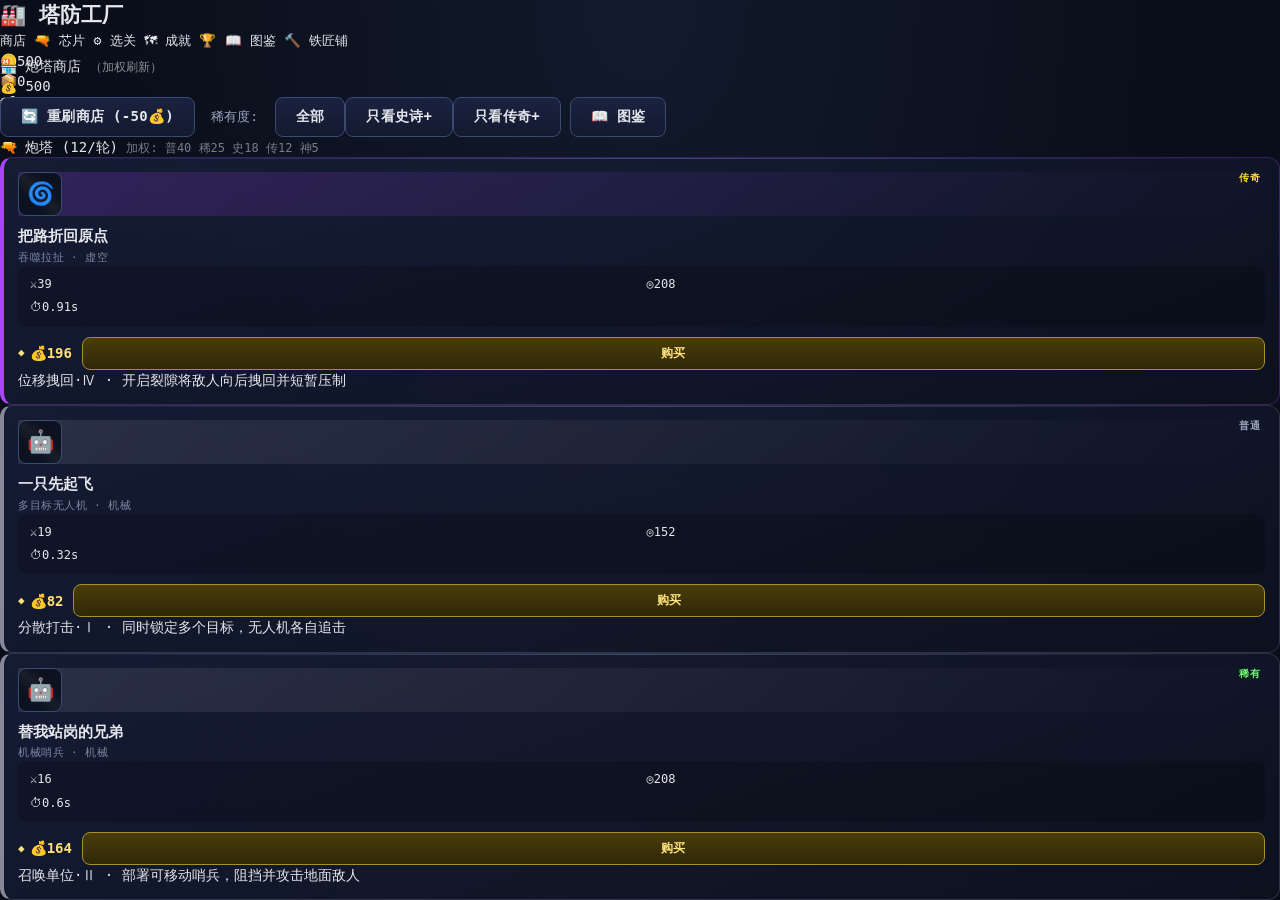
==== index.html @ aa9c6ded "Add files via upload" ====
<!DOCTYPE html>
<html lang="zh-CN">
<head>
<meta charset="UTF-8" />
<meta name="viewport" content="width=device-width, initial-scale=1.0" />
<title>🏭 塔防工厂</title>
<link rel="stylesheet" href="css/style.css" />
</head>
<body>

<!-- ============================================================ -->
<!-- 共享 / 跨屏幕组件                                              -->
<!-- ============================================================ -->

<!-- 成就提示 Toast 容器 -->
<div id="achToastContainer" class="hidden" aria-live="polite">
  <!-- 成就达成提示动态插入 -->
</div>

<!-- 成就列表模态框（成就页内打开） -->
<div id="achievementModal" class="hidden" role="dialog" aria-modal="true">
  <div class="modal-backdrop" data-close-modal></div>
  <div class="modal-content ach-modal">
    <header class="modal-header">
      <h2>🏆 成就列表</h2>
      <button class="btn-icon" data-close-modal aria-label="关闭">✕</button>
    </header>
    <div id="achievementList" class="achievement-list"></div>
  </div>
</div>

<!-- 战斗结算 / 关卡开始 Modal（main.js showModal 用） -->
<div id="overlay" class="hidden" role="dialog" aria-modal="true">
  <div class="modal-box">
    <h2 id="modalTitle">🏭 塔防工厂</h2>
    <div id="modalSubtitle" class="modal-sub"></div>
    <div id="modalDesc" class="modal-desc"></div>
    <div class="modal-stats">
      <span id="uiClearedCount">0</span> 已通关 ·
      解锁关卡 <span id="uiUnlockedLevel">1</span> ·
      总击杀 <span id="uiTotalKills">0</span> ·
      最高分 <span id="uiBestScore">0</span>
    </div>
    <div class="modal-buttons">
      <button id="btnNewGame" class="btn gold">▶ 进入游戏</button>
      <button id="btnContinue" class="btn hidden">📂 继续</button>
      <button id="btnLevelSelect" class="btn hidden">🗺 选关</button>
      <button id="btnAchievements" class="btn hidden">🏆 成就</button>
      <button id="btnReset" class="btn danger hidden">⚠ 重置存档</button>
    </div>
    <div id="startHint" class="start-hint"></div>
  </div>
</div>


<!-- ============================================================ -->
<!-- MENU 屏幕 —— 主菜单：商店 + 芯片 + 选关                        -->
<!-- ============================================================ -->
<section id="menuScreen" class="screen">

  <!-- 顶部栏：标题 + 标签页 + 货币 -->
  <header class="menu-topbar">
    <div class="brand">
      <h1 class="game-title">🏭 塔防工厂</h1>
    </div>

    <nav class="menu-tabs" role="tablist">
      <button class="tab-btn active" data-tab="shop" role="tab" aria-selected="true">商店 🔫</button>
      <button class="tab-btn" data-tab="chip" role="tab" aria-selected="false">芯片 ⚙</button>
      <button class="tab-btn" data-tab="level" role="tab" aria-selected="false">选关 🗺</button>
      <button class="tab-btn" data-tab="achievement" role="tab" aria-selected="false">成就 🏆</button>
      <button class="tabBtn" onclick="Shop.openCodex();">📖 图鉴</button>
      <button class="tabBtn" onclick="Blacksmith.open();">🔨 铁匠铺</button>
    </nav>

    <div class="currency-display">
      <div class="cur-item" title="金币"><span class="cur-icon">🪙</span><span class="cur-value" id="statGold">0</span></div>
      <div class="cur-item" title="已拥有塔总数"><span class="cur-icon">📦</span><span class="cur-value" id="statTotalOwned">0</span></div>
      <div class="cur-item" title="已解锁芯片数"><span class="cur-icon">⚙️</span><span class="cur-value" id="statChips">0</span></div>
      <div class="cur-item" title="最高通关关卡"><span class="cur-icon">🏁</span><span class="cur-value" id="statHighestLevel">0</span></div>
    </div>
  </header>

  <!-- 主体三栏布局 -->
  <div class="menu-body">

    <!-- 左栏：塔防商店 -->
    <aside class="menu-panel left-panel" id="shopContainer">
      <div class="panel-header">
        <h2>🔫 塔防商店</h2>
        <div class="shop-filters">
          <select id="shopFilterElement" title="按元素筛选"><option value="all">全部元素</option></select>
          <select id="shopFilterTier" title="按品质筛选"><option value="all">全部品质</option></select>
        </div>
      </div>
      <div id="towerShopGrid" class="tower-shop-grid"></div>
    </aside>

    <!-- 中栏：详情 / 芯片库存 / 出战配置 -->
    <main class="menu-panel center-panel">

      <section class="detail-section" id="towerDetailSection">
        <div class="panel-header"><h2>📋 塔详情</h2></div>
        <div id="towerDetail" class="tower-detail">
          <p class="empty-hint">点击左侧商店卡片查看详情</p>
        </div>
        <button id="buySelectedTowerBtn" class="btn-buy-big hidden">💸 买此塔</button>
      </section>

      <section class="chip-section" id="chipInventorySection">
        <div class="panel-header"><h2>⚙ 芯片库存</h2></div>
        <div id="chipInventoryGrid" class="chip-inventory-grid"></div>
      </section>

      <section class="loadout-section" id="loadoutSection">
        <div class="panel-header"><h2>🎯 出战配置</h2><span class="loadout-hint">拖拽已拥有的塔到槽位</span></div>
        <div id="ownedTowerPool" class="owned-tower-pool"></div>
        <div id="loadoutSlots" class="loadout-slots">
          <div class="loadout-slot" data-slot="0"></div>
          <div class="loadout-slot" data-slot="1"></div>
          <div class="loadout-slot" data-slot="2"></div>
          <div class="loadout-slot" data-slot="3"></div>
          <div class="loadout-slot" data-slot="4"></div>
        </div>
      </section>

      <!-- 统计面板 -->
      <section class="stats-section">
        <div class="panel-header"><h2>📊 存档统计</h2></div>
        <div class="stats-grid">
          <div class="stat-row">总击杀 <span id="uiTotalKills">0</span></div>
          <div class="stat-row">最高连击 <span id="uiBestCombo">0</span></div>
          <div class="stat-row">已解锁塔 <span id="uiTowerUnlocked">0</span></div>
          <div class="stat-row">已解锁敌人 <span id="uiEnemyUnlocked">0</span></div>
          <div class="stat-row">芯片总数 <span id="uiChipCount">0</span></div>
          <div class="stat-row">已解锁成就 <span id="uiAchCount">0</span></div>
        </div>
      </section>

    </main>

    <!-- 右栏：关卡选择 -->
    <aside class="menu-panel right-panel" id="levelPanel">
      <div class="panel-header">
        <h2>🗺 选择关卡</h2>
        <div class="level-pagination">
          <button id="prevLevelPageBtn" class="btn-page">◀ 上一页</button>
          <span id="levelPageLabel" class="page-label">第 1 / 20 页</span>
          <button id="nextLevelPageBtn" class="btn-page">下一页 ▶</button>
          <button id="btnStartLevelSelect" class="btn-page btn-goto-unlocked">▶ 跳到解锁</button>
        </div>
      </div>
      <div id="levelGrid" class="level-grid"></div>
    </aside>

    <!-- 图鉴 & 铁匠铺 内容区（默认隐藏，由 JS 动态填充） -->
    <div id="codexSection" class="hidden"></div>
    <div id="blacksmithSection" class="hidden"></div>

  </div>
</section>


<!-- ============================================================ -->
<!-- BATTLE 屏幕 —— 战斗画面（canvas + HUD + 左侧加载栏）         -->
<!-- ============================================================ -->
<section id="battleScreen" class="screen hidden">

  <!-- 顶部 HUD（main.js updateUI 会实时更新这些 ID） -->
  <header class="battle-topbar">
    <div class="battle-info">关卡 <span id="uiLevel">—</span></div>
    <div class="battle-info" id="uiLevelName">—</div>
    <div class="battle-info">波次 <span id="uiWave">0</span>/<span id="uiMaxWave">0</span></div>
    <div class="battle-info">生命 <span id="uiLives">15</span></div>
    <div class="battle-info">金币 <span id="uiGold">0</span></div>
    <div class="battle-info">分数 <span id="uiScore">0</span></div>
    <div class="battle-info">击杀 <span id="uiKills">0</span></div>

    <div class="battle-controls">
      <button id="btnStartWave" class="btn gold">▶ 开始下一波</button>
      <button id="btnSpeed" class="btn">速度×1</button>
      <button id="btnSell" class="btn">出售模式</button>
      <button id="btnRestartLevel" class="btn">🔄 重玩</button>
      <button id="btnLevels" class="btn">🗺 选关</button>
      <button id="returnHomeBtn" class="btn-return" title="返回主菜单">🏠 返回主页</button>
    </div>
  </header>

  <!-- 左侧：出战配置快捷栏 -->
  <aside class="battle-loadout">
    <h3 class="loadout-title">🎯 出战</h3>
    <div id="battleLoadoutSlots" class="battle-loadout-slots">
      <div class="battle-slot" data-battle-slot="0"></div>
      <div class="battle-slot" data-battle-slot="1"></div>
      <div class="battle-slot" data-battle-slot="2"></div>
      <div class="battle-slot" data-battle-slot="3"></div>
      <div class="battle-slot" data-battle-slot="4"></div>
    </div>
    <p class="loadout-tip">点击槽位里的塔，再点击画布放置</p>
  </aside>

  <!-- 主战斗画布（main.js 引用 id="gameCanvas"） -->
  <canvas id="gameCanvas"></canvas>

  <!-- 右下角小地图（main.js 引用 id="minimap"） -->
  <div class="battle-minimap-wrap">
    <canvas id="minimap" width="200" height="130"></canvas>
  </div>

  <!-- 塔芯片面板（main.js canvas click 打开，点击已放置塔时弹出 — BATTLE 内显示） -->
  <div id="chipPanel" class="panel">
    <h3>⚙ 塔芯片配置</h3>
    <div id="chipPanelBody"></div>
    <div class="chip-panel-actions">
      <button id="chipBtnUpgrade" class="btn">⬆ 升级</button>
      <button id="chipBtnSell" class="btn danger">💰 出售</button>
      <button id="chipBtnInv" class="btn">📦 芯片库存</button>
      <button id="chipBtnClose" class="btn">✕ 关闭</button>
    </div>
  </div>

</section>


<!-- ============================================================ -->
<!-- 脚本加载顺序：数据 → 音频 → 存档 → 核心 → 游戏 → 商店 → 芯片嵌套 → 主入口 -->
<!-- ============================================================ -->

<!-- 1) 数据文件 -->
<script src="js/data_towers.js"></script>
<script src="js/data_enemies.js"></script>
<script src="js/data_levels.js"></script>
<script src="js/data_achievements.js"></script>
<script src="js/data_chips.js"></script>

<!-- 1.5) 从 json/ 加载完整结构化数据（覆盖程序化生成的数据） -->
<script src="js/data_from_json.js"></script>

<!-- 1.6) 系统芯片注入 + 铁匠铺模块 -->
<script src="js/data_chips_extra.js"></script>
<script src="js/blacksmith.js"></script>

<!-- 2) 音频管理 -->
<script src="js/audio.js"></script>

<!-- 3) 存档管理 -->
<script src="js/save.js"></script>

<!-- 4) 核心引擎 -->
<script src="js/core.js"></script>

<!-- 5) 游戏主逻辑 + 技能引擎 -->
<script src="js/game.js"></script>
<script src="js/skill_engine.js"></script>

<!-- 6) 商店 & 经济 -->
<script src="js/shop.js"></script>

<!-- 7) 芯片嵌套系统 -->
<script src="js/chip_nesting.js"></script>

<!-- 7.5) 中文名字注入（来自 json/ 目录） -->
<script src="js/inject_names.js"></script>

<!-- 8) 主入口 / UI 绑定 -->
<script src="js/main.js"></script>

</body>
</html>
---- css/style.css ----
/* ========================================================================
   TDF — Tower Defense Framework — Complete Dark-Tech Theme
   ======================================================================== */

/* ---------- 1. :root + reset + scrollbar ---------- */

:root {
    --bg: #0a0e1a; --bg2: #0d1220; --panel: rgba(13,18,32,0.92);
    --border: #2a3450; --border2: #3a4a70;
    --text: #e4e6eb; --text2: #9aa4bd; --text3: #7a86a0;
    --accent: #6ca8ff; --gold: #ffe27a; --danger: #ff5a2a; --ok: #6bff6b;
    --radius: 8px; --radius2: 12px; --transition: 0.18s ease;
    font-family: "Segoe UI", Consolas, monospace;
}

*, *::before, *::after { box-sizing: border-box; margin: 0; padding: 0; }
html, body { height: 100%; width: 100%; overflow: hidden; }
body {
    background:
        radial-gradient(ellipse at top, rgba(108,168,255,0.08), transparent 60%),
        radial-gradient(ellipse at bottom, rgba(255,90,42,0.05), transparent 60%),
        var(--bg);
    color: var(--text);
    font-family: var(--font-family, "Segoe UI", Consolas, monospace);
    font-size: 14px; line-height: 1.45;
    -webkit-font-smoothing: antialiased; -moz-osx-font-smoothing: grayscale;
}
a { color: var(--accent); }
a:hover { text-decoration: underline; }
img { max-width: 100%; display: block; }
button, input, select, textarea { font-family: inherit; outline: none; }
button { cursor: pointer; border: none; background: transparent; color: inherit; }
input, select, textarea {
    font-size: inherit; color: inherit;
    background: var(--bg2); border: 1px solid var(--border);
    border-radius: var(--radius); padding: 6px 10px;
    transition: border-color var(--transition), box-shadow var(--transition);
}
input:focus, select:focus, textarea:focus {
    border-color: var(--accent);
    box-shadow: 0 0 0 2px rgba(108,168,255,0.18);
}
::-webkit-scrollbar { width: 10px; height: 10px; }
::-webkit-scrollbar-track { background: var(--bg2); border-radius: var(--radius); }
::-webkit-scrollbar-thumb { background: var(--border2); border-radius: var(--radius); border: 2px solid var(--bg2); transition: background var(--transition); }
::-webkit-scrollbar-thumb:hover { background: var(--accent); }
* { scrollbar-width: thin; scrollbar-color: var(--border2) var(--bg2); }


/* ---------- 2. .btn variants ---------- */

.btn {
    display: inline-flex; align-items: center; justify-content: center; gap: 6px;
    padding: 10px 20px; font-size: 14px; font-weight: 600; letter-spacing: 0.3px;
    color: var(--text); background: linear-gradient(180deg, #1a2240 0%, #131a30 100%);
    border: 1px solid var(--border2); border-radius: var(--radius);
    cursor: pointer; user-select: none; transition: all var(--transition); white-space: nowrap;
}
.btn:hover { background: linear-gradient(180deg, #223060 0%, #182242 100%); border-color: var(--accent); box-shadow: 0 0 12px rgba(108,168,255,0.25); transform: translateY(-1px); }
.btn:active { transform: translateY(0); box-shadow: none; }
.btn:disabled { opacity: 0.4; cursor: not-allowed; transform: none; box-shadow: none; }
.btn-gold { background: linear-gradient(180deg, #4a3d0a 0%, #2f2808 100%); border-color: #a88e2c; color: var(--gold); }
.btn-gold:hover { background: linear-gradient(180deg, #665210 0%, #3f340c 100%); border-color: var(--gold); box-shadow: 0 0 14px rgba(255,226,122,0.3); }
.btn-danger { background: linear-gradient(180deg, #3a1510 0%, #260d0a 100%); border-color: #8a3a2a; color: var(--danger); }
.btn-danger:hover { background: linear-gradient(180deg, #5a1f14 0%, #3a150c 100%); border-color: var(--danger); box-shadow: 0 0 14px rgba(255,90,42,0.3); }
.btn-ok { background: linear-gradient(180deg, #103a1f 0%, #0a2615 100%); border-color: #2a8a50; color: var(--ok); }
.btn-ok:hover { background: linear-gradient(180deg, #185a2a 0%, #0f3a1e 100%); border-color: var(--ok); box-shadow: 0 0 14px rgba(107,255,107,0.25); }
.btn-small { padding: 6px 12px; font-size: 12px; border-radius: 6px; }
.btn-icon { width: 36px; height: 36px; padding: 0; font-size: 16px; }


/* ---------- 3. .panel / .modal / .overlay ---------- */

.panel {
    background: var(--panel); border: 1px solid var(--border); border-radius: var(--radius2);
    padding: 18px; backdrop-filter: blur(8px);
    box-shadow: inset 0 1px 0 rgba(255,255,255,0.04), 0 4px 16px rgba(0,0,0,0.4);
}
.panel-header { display: flex; align-items: center; justify-content: space-between; margin-bottom: 14px; padding-bottom: 10px; border-bottom: 1px solid var(--border); }
.panel-title { font-size: 16px; font-weight: 700; color: var(--text); letter-spacing: 0.5px; display: flex; align-items: center; gap: 8px; }
.panel-title::before { content: ""; width: 4px; height: 18px; background: linear-gradient(180deg, var(--accent) 0%, transparent 100%); border-radius: 2px; }

.overlay, #overlay {
    position: fixed; inset: 0;
    background: rgba(5,8,16,0.82); backdrop-filter: blur(6px);
    z-index: 100; display: none; align-items: center; justify-content: center;
    animation: fadeIn 0.2s ease;
}
.overlay.active, #overlay.active { display: flex; }

@keyframes fadeIn { from { opacity: 0; } to { opacity: 1; } }
@keyframes fadeOut { from { opacity: 1; } to { opacity: 0; } }

.modal {
    background: var(--panel); border: 1px solid var(--border2); border-radius: var(--radius2);
    box-shadow: 0 0 0 1px rgba(108,168,255,0.1), 0 20px 60px rgba(0,0,0,0.6), inset 0 1px 0 rgba(255,255,255,0.06);
    padding: 28px; min-width: 360px; max-width: 80vw; max-height: 85vh; overflow: auto;
    animation: modalIn 0.22s ease; position: relative;
}
.modal-title { font-size: 20px; font-weight: 700; margin-bottom: 16px; padding-bottom: 12px; border-bottom: 1px solid var(--border); display: flex; align-items: center; justify-content: space-between; }
.modal-close { width: 32px; height: 32px; border-radius: 50%; background: var(--bg2); border: 1px solid var(--border); color: var(--text2); font-size: 16px; display: flex; align-items: center; justify-content: center; cursor: pointer; transition: all var(--transition); }
.modal-close:hover { background: var(--danger); color: #fff; border-color: var(--danger); }
.modal-body { padding: 8px 0; }
.modal-footer { display: flex; justify-content: flex-end; gap: 10px; margin-top: 18px; padding-top: 14px; border-top: 1px solid var(--border); }
@keyframes modalIn { from { transform: scale(0.94) translateY(8px); opacity: 0; } to { transform: scale(1) translateY(0); opacity: 1; } }


/* ---------- 4. #menuScreen — top bar + 3 columns ---------- */

#menuScreen { width: 100vw; height: 100vh; display: grid; grid-template-rows: 56px 1fr; overflow: hidden; }
#topBar {
    display: flex; align-items: center; justify-content: space-between; padding: 0 20px;
    background: linear-gradient(180deg, var(--bg2) 0%, var(--bg) 100%);
    border-bottom: 1px solid var(--border); box-shadow: 0 2px 12px rgba(0,0,0,0.4); z-index: 10;
}
#topBar .brand { font-size: 18px; font-weight: 800; letter-spacing: 1px; color: var(--text); display: flex; align-items: center; gap: 10px; }
#topBar .brand .logo-dot { width: 12px; height: 12px; background: var(--accent); border-radius: 2px; box-shadow: 0 0 10px var(--accent); transform: rotate(45deg); }
#topBar .tabs { display: flex; gap: 4px; }
.tab { padding: 8px 18px; font-size: 13px; font-weight: 600; color: var(--text2); background: transparent; border: 1px solid transparent; border-bottom: none; border-radius: var(--radius) var(--radius) 0 0; cursor: pointer; transition: all var(--transition); position: relative; }
.tab:hover { color: var(--text); background: rgba(108,168,255,0.06); }
.tab.active { color: var(--accent); background: rgba(108,168,255,0.1); border-color: var(--border); }
.tab.active::after { content: ""; position: absolute; left: 0; right: 0; bottom: -1px; height: 2px; background: var(--accent); box-shadow: 0 0 6px var(--accent); }
#topBar .stats { display: flex; align-items: center; gap: 18px; font-size: 13px; }
#topBar .stat { display: flex; align-items: center; gap: 6px; padding: 4px 10px; background: rgba(255,226,122,0.08); border: 1px solid rgba(255,226,122,0.2); border-radius: var(--radius); color: var(--gold); font-weight: 600; }
#menuBody { display: grid; grid-template-columns: 1fr 380px 280px; gap: 14px; padding: 14px; overflow: hidden; }
#towerShop, #ownedPanel, #sidePanel { overflow-y: auto; min-height: 0; }


/* ---------- 5. Shop Cards ---------- */

#shopGrid { display: grid; grid-template-columns: repeat(auto-fill, minmax(220px, 1fr)); gap: 12px; padding-right: 4px; }
.shop-card {
    background: linear-gradient(160deg, rgba(26,34,64,0.7) 0%, rgba(13,18,32,0.9) 100%);
    border: 1px solid var(--border); border-radius: var(--radius2); padding: 14px;
    transition: all var(--transition); position: relative; overflow: hidden;
}
.shop-card::before { content: ""; position: absolute; top: 0; left: 0; right: 0; height: 1px; background: linear-gradient(90deg, transparent, var(--border2), transparent); }
.shop-card:hover { border-color: var(--accent); transform: translateY(-2px); box-shadow: 0 8px 24px rgba(108,168,255,0.15); }
.card-header { display: flex; align-items: flex-start; gap: 10px; margin-bottom: 10px; }
.card-symbol { width: 44px; height: 44px; flex-shrink: 0; display: flex; align-items: center; justify-content: center; background: var(--bg2); border: 1px solid var(--border2); border-radius: var(--radius); font-size: 22px; font-weight: 700; color: var(--accent); position: relative; overflow: hidden; }
.card-symbol::after { content: ""; position: absolute; inset: -50%; background: linear-gradient(45deg, transparent 40%, rgba(255,255,255,0.05) 50%, transparent 60%); animation: shimmer 3s linear infinite; }
@keyframes shimmer { 0% { transform: translateX(-50%) translateY(-50%) rotate(45deg); } 100% { transform: translateX(50%) translateY(50%) rotate(45deg); } }
.card-name { font-size: 15px; font-weight: 700; color: var(--text); margin-bottom: 2px; }
.card-sub { font-size: 11px; color: var(--text3); letter-spacing: 0.5px; text-transform: uppercase; }
.card-rarity-tag { position: absolute; top: 10px; right: 10px; font-size: 10px; font-weight: 700; letter-spacing: 0.8px; text-transform: uppercase; padding: 3px 8px; border-radius: 4px; }
.rarity-common   { background: rgba(122,134,160,0.18); color: var(--text3); border: 1px solid rgba(122,134,160,0.3); }
.rarity-uncommon { background: rgba(107,255,107,0.1);   color: var(--ok);      border: 1px solid rgba(107,255,107,0.3); }
.rarity-rare     { background: rgba(108,168,255,0.1);   color: var(--accent); border: 1px solid rgba(108,168,255,0.35); }
.rarity-epic     { background: rgba(180,120,255,0.1);   color: #c090ff;       border: 1px solid rgba(180,120,255,0.35); }
.rarity-legendary{ background: rgba(255,226,122,0.12);  color: var(--gold);   border: 1px solid rgba(255,226,122,0.4); }
.card-stats { display: grid; grid-template-columns: 1fr 1fr; gap: 6px 10px; padding: 10px 12px; background: rgba(0,0,0,0.2); border-radius: var(--radius); margin-bottom: 10px; font-size: 12px; }
.card-stat { display: flex; justify-content: space-between; color: var(--text2); }
.card-stat .val { color: var(--text); font-weight: 600; font-variant-numeric: tabular-nums; }
.card-bottom { display: flex; align-items: center; justify-content: space-between; gap: 10px; }
.card-cost { display: flex; align-items: center; gap: 5px; font-size: 14px; font-weight: 700; color: var(--gold); }
.card-cost::before { content: "◆"; font-size: 11px; }
.buy-btn { flex: 1; padding: 7px 14px; font-size: 12px; font-weight: 700; letter-spacing: 0.5px; background: linear-gradient(180deg, #4a3d0a 0%, #2f2808 100%); border: 1px solid #a88e2c; border-radius: var(--radius); color: var(--gold); cursor: pointer; transition: all var(--transition); text-transform: uppercase; }
.buy-btn:hover { background: linear-gradient(180deg, #665210 0%, #3f340c 100%); border-color: var(--gold); box-shadow: 0 0 12px rgba(255,226,122,0.3); }
.buy-btn:disabled { opacity: 0.45; cursor: not-allowed; }


/* ---------- 6. Codex Overlay ---------- */

.codex-overlay { position: fixed; inset: 0; background: var(--panel); z-index: 200; display: none; flex-direction: column; backdrop-filter: blur(10px); }
.codex-overlay.active { display: flex; }
.codex-header { display: flex; align-items: center; justify-content: space-between; padding: 14px 24px; border-bottom: 1px solid var(--border); background: rgba(0,0,0,0.3); }
.codex-title { font-size: 20px; font-weight: 800; color: var(--text); letter-spacing: 1px; }
.codex-tabs { display: flex; gap: 2px; padding: 12px 24px; background: rgba(0,0,0,0.2); border-bottom: 1px solid var(--border); }
.codex-tab { padding: 8px 18px; font-size: 13px; font-weight: 600; color: var(--text2); background: transparent; border: 1px solid transparent; border-radius: var(--radius); cursor: pointer; transition: all var(--transition); }
.codex-tab:hover { color: var(--text); background: rgba(108,168,255,0.06); }
.codex-tab.active { color: var(--accent); background: rgba(108,168,255,0.12); border-color: rgba(108,168,255,0.4); }
.codex-body { display: grid; grid-template-columns: 1fr 360px; gap: 0; flex: 1; overflow: hidden; }
.codex-grid { padding: 18px; overflow-y: auto; display: grid; grid-template-columns: repeat(auto-fill, minmax(180px, 1fr)); gap: 12px; align-content: start; border-right: 1px solid var(--border); }
.codex-card { background: linear-gradient(160deg, rgba(26,34,64,0.5), rgba(13,18,32,0.9)); border: 1px solid var(--border); border-radius: var(--radius); padding: 12px; cursor: pointer; transition: all var(--transition); }
.codex-card:hover { border-color: var(--accent); transform: translateY(-2px); box-shadow: 0 6px 16px rgba(0,0,0,0.4); }
.codex-card.selected { border-color: var(--accent); box-shadow: 0 0 0 2px rgba(108,168,255,0.2); }
.codex-card.locked { opacity: 0.5; cursor: not-allowed; filter: grayscale(0.6); }
.codex-card .symbol { font-size: 28px; text-align: center; margin: 6px 0; color: var(--accent); }
.codex-card .name { font-size: 13px; font-weight: 700; text-align: center; color: var(--text); }
.codex-card .type { font-size: 10px; text-align: center; color: var(--text3); text-transform: uppercase; letter-spacing: 0.5px; margin-top: 2px; }
.codex-detail-panel { padding: 22px; overflow-y: auto; background: rgba(0,0,0,0.2); }
.codex-detail-panel .empty-hint { display: flex; align-items: center; justify-content: center; height: 100%; color: var(--text3); font-size: 13px; }
.codex-detail-panel .detail-header { display: flex; align-items: center; gap: 14px; margin-bottom: 16px; padding-bottom: 14px; border-bottom: 1px solid var(--border); }
.codex-detail-panel .detail-symbol { width: 64px; height: 64px; display: flex; align-items: center; justify-content: center; font-size: 32px; color: var(--accent); background: var(--bg2); border: 1px solid var(--border2); border-radius: var(--radius); }
.codex-detail-panel .detail-name { font-size: 18px; font-weight: 800; color: var(--text); }
.codex-detail-panel .detail-type { font-size: 11px; color: var(--text3); text-transform: uppercase; letter-spacing: 0.8px; }
.codex-detail-panel .detail-desc { font-size: 13px; color: var(--text2); line-height: 1.6; margin-bottom: 16px; }
.codex-detail-panel .detail-stats { display: flex; flex-direction: column; gap: 8px; }
.codex-detail-panel .detail-stat-row { display: flex; justify-content: space-between; padding: 8px 12px; background: rgba(0,0,0,0.25); border-radius: 6px; font-size: 13px; }
.codex-detail-panel .detail-stat-row .label { color: var(--text3); }
.codex-detail-panel .detail-stat-row .value { color: var(--text); font-weight: 600; }


/* ---------- 7. Blacksmith ---------- */

.blacksmith-overlay { position: fixed; inset: 0; background: var(--panel); z-index: 200; display: none; flex-direction: column; backdrop-filter: blur(10px); }
.blacksmith-overlay.active { display: flex; }
.bs-header { padding: 14px 24px; border-bottom: 1px solid var(--border); background: rgba(0,0,0,0.3); display: flex; align-items: center; justify-content: space-between; }
.bs-title { font-size: 20px; font-weight: 800; color: var(--gold); letter-spacing: 1px; }
.bs-container { flex: 1; display: grid; grid-template-columns: 1fr 1fr; gap: 0; overflow: hidden; }
.bs-template-pool { padding: 20px; overflow-y: auto; border-right: 1px solid var(--border); }
.bs-template-pool h3 { font-size: 14px; color: var(--text2); text-transform: uppercase; letter-spacing: 1px; margin-bottom: 14px; display: flex; align-items: center; gap: 8px; }
.bs-template-pool h3::before { content: "▸"; color: var(--accent); }
.bs-template-list { display: grid; grid-template-columns: repeat(auto-fill, minmax(160px, 1fr)); gap: 10px; }
.bs-template { padding: 12px; background: var(--bg2); border: 1px solid var(--border); border-radius: var(--radius); cursor: pointer; transition: all var(--transition); text-align: center; }
.bs-template:hover { border-color: var(--gold); transform: translateY(-1px); }
.bs-template.selected { border-color: var(--gold); background: rgba(255,226,122,0.08); box-shadow: 0 0 12px rgba(255,226,122,0.18); }
.bs-template .tpl-symbol { font-size: 24px; color: var(--accent); margin-bottom: 4px; }
.bs-template .tpl-name { font-size: 13px; font-weight: 600; color: var(--text); }
.bs-template .tpl-desc { font-size: 10px; color: var(--text3); margin-top: 2px; }
.bs-workbench { padding: 24px; overflow-y: auto; display: flex; flex-direction: column; gap: 18px; }
.bs-chip-slots { display: flex; flex-wrap: wrap; gap: 10px; padding: 18px; background: rgba(0,0,0,0.25); border-radius: var(--radius2); border: 1px dashed var(--border2); }
.bs-chip-slot { width: 72px; height: 72px; display: flex; align-items: center; justify-content: center; background: var(--bg2); border: 2px dashed var(--border2); border-radius: var(--radius); cursor: pointer; position: relative; transition: all var(--transition); }
.bs-chip-slot:hover { border-color: var(--accent); background: rgba(108,168,255,0.06); }
.bs-chip-slot.filled { border-style: solid; border-color: var(--gold); background: rgba(255,226,122,0.08); }
.bs-chip-slot .chip-icon { font-size: 26px; color: var(--accent); }
.bs-chip-slot .slot-label { position: absolute; bottom: -18px; font-size: 10px; color: var(--text3); text-transform: uppercase; letter-spacing: 0.5px; }
.bs-chip-inventory { display: flex; flex-wrap: wrap; gap: 8px; padding: 14px; background: rgba(0,0,0,0.2); border-radius: var(--radius); max-height: 160px; overflow-y: auto; }
.chip-in-bag { width: 52px; height: 52px; display: flex; align-items: center; justify-content: center; background: var(--bg2); border: 1px solid var(--border2); border-radius: 6px; cursor: pointer; font-size: 20px; color: var(--accent); position: relative; transition: all var(--transition); }
.chip-in-bag:hover { border-color: var(--gold); transform: scale(1.05); }
.chip-in-bag .chip-count { position: absolute; bottom: -4px; right: -4px; min-width: 18px; height: 18px; padding: 0 4px; font-size: 10px; font-weight: 700; background: var(--accent); color: #0a0e1a; border-radius: 9px; display: flex; align-items: center; justify-content: center; }
.bs-cost-preview { display: flex; align-items: center; justify-content: space-between; padding: 12px 16px; background: rgba(255,226,122,0.06); border: 1px solid rgba(255,226,122,0.2); border-radius: var(--radius); font-size: 14px; }
.bs-cost-preview .cost-label { color: var(--text2); }
.bs-cost-preview .cost-value { color: var(--gold); font-weight: 700; }
.bs-cost-preview.warn .cost-value { color: var(--danger); }
.bs-name-input { width: 100%; padding: 10px 14px; font-size: 14px; background: var(--bg2); border: 1px solid var(--border); border-radius: var(--radius); color: var(--text); transition: all var(--transition); }
.bs-name-input:focus { border-color: var(--gold); box-shadow: 0 0 0 2px rgba(255,226,122,0.15); }
.bs-forge-btn { padding: 14px 24px; font-size: 15px; font-weight: 800; letter-spacing: 2px; text-transform: uppercase; background: linear-gradient(180deg, #5a480a 0%, #2f2808 100%); border: 1px solid var(--gold); border-radius: var(--radius); color: var(--gold); cursor: pointer; transition: all var(--transition); }
.bs-forge-btn:hover:not(:disabled) { background: linear-gradient(180deg, #7a5e12 0%, #3f340c 100%); box-shadow: 0 0 20px rgba(255,226,122,0.3); transform: translateY(-1px); }
.bs-forge-btn:disabled { opacity: 0.4; cursor: not-allowed; }


/* ---------- 8. Owned Cards & Loadout ---------- */

.owned-list { display: flex; flex-direction: column; gap: 8px; }
.owned-card { display: flex; align-items: center; gap: 10px; padding: 10px 12px; background: linear-gradient(90deg, rgba(26,34,64,0.6), rgba(13,18,32,0.8)); border: 1px solid var(--border); border-radius: var(--radius); cursor: pointer; transition: all var(--transition); }
.owned-card:hover { border-color: var(--accent); background: linear-gradient(90deg, rgba(26,34,64,0.9), rgba(13,18,32,0.9)); }
.owned-card.selected { border-color: var(--accent); box-shadow: inset 0 0 0 1px var(--accent); }
.owned-card .o-symbol { width: 36px; height: 36px; flex-shrink: 0; display: flex; align-items: center; justify-content: center; background: var(--bg2); border: 1px solid var(--border2); border-radius: 6px; font-size: 18px; color: var(--accent); }
.owned-card .o-info { flex: 1; min-width: 0; }
.owned-card .o-name { font-size: 13px; font-weight: 600; color: var(--text); white-space: nowrap; overflow: hidden; text-overflow: ellipsis; }
.owned-card .o-meta { font-size: 10px; color: var(--text3); }
.owned-card .o-count { font-size: 11px; font-weight: 700; color: var(--gold); background: rgba(255,226,122,0.1); padding: 2px 8px; border-radius: 10px; }
.loadout-section { margin-bottom: 18px; }
.loadout-section h4 { font-size: 11px; font-weight: 700; text-transform: uppercase; letter-spacing: 1px; color: var(--text3); margin-bottom: 10px; }
.loadout-slots { display: grid; grid-template-columns: repeat(3, 1fr); gap: 8px; }
.loadout-slot { aspect-ratio: 1; display: flex; align-items: center; justify-content: center; background: var(--bg2); border: 2px dashed var(--border2); border-radius: var(--radius); cursor: pointer; position: relative; transition: all var(--transition); font-size: 22px; color: var(--text3); }
.loadout-slot:hover { border-color: var(--accent); }
.loadout-slot.filled { border-style: solid; border-color: var(--border2); color: var(--accent); }
.loadout-slot .slot-index { position: absolute; top: 2px; left: 5px; font-size: 9px; color: var(--text3); font-weight: 600; }
.loadout-slot.empty-hint::before { content: "+"; font-size: 20px; font-weight: 300; }


/* ---------- 9. #battleScreen ---------- */

#battleScreen { width: 100vw; height: 100vh; position: relative; background: var(--bg); overflow: hidden; }
#battleTopBar { position: absolute; top: 0; left: 0; right: 0; height: 48px; display: flex; align-items: center; justify-content: space-between; padding: 0 16px; background: linear-gradient(180deg, rgba(13,18,32,0.95) 0%, transparent 100%); z-index: 20; }
#battleTopBar .wave-info { display: flex; align-items: center; gap: 14px; }
#battleTopBar .wave-badge { padding: 5px 14px; font-size: 14px; font-weight: 700; color: var(--accent); background: rgba(108,168,255,0.1); border: 1px solid rgba(108,168,255,0.3); border-radius: var(--radius); }
#battleTopBar .battle-stat { display: flex; align-items: center; gap: 5px; font-size: 13px; font-weight: 600; }
#battleTopBar .battle-stat.hp { color: var(--danger); }
#battleTopBar .battle-stat.gold { color: var(--gold); }
#battleTopBar .battle-stat.score { color: var(--accent); }
#battleTopBar .battle-controls { display: flex; gap: 6px; }
#battleLeftLoadout { position: absolute; top: 60px; left: 12px; display: flex; flex-direction: column; gap: 8px; z-index: 15; padding: 10px; background: rgba(13,18,32,0.85); border: 1px solid var(--border); border-radius: var(--radius); backdrop-filter: blur(6px); }
#battleLeftLoadout .loadout-tower { width: 54px; height: 54px; display: flex; align-items: center; justify-content: center; font-size: 22px; background: var(--bg2); border: 2px solid var(--border2); border-radius: 6px; cursor: pointer; color: var(--accent); position: relative; transition: all var(--transition); }
#battleLeftLoadout .loadout-tower:hover { border-color: var(--accent); box-shadow: 0 0 10px rgba(108,168,255,0.3); }
#battleLeftLoadout .loadout-tower.active { border-color: var(--gold); box-shadow: 0 0 14px rgba(255,226,122,0.3); }
#battleLeftLoadout .loadout-tower .hotkey { position: absolute; bottom: 2px; right: 4px; font-size: 9px; font-weight: 700; color: var(--text3); }
#battleLeftLoadout .loadout-tower .tower-cost { position: absolute; top: 2px; left: 4px; font-size: 9px; font-weight: 700; color: var(--gold); }
#battleMinimap { position: absolute; bottom: 16px; right: 16px; width: 160px; height: 120px; background: rgba(13,18,32,0.88); border: 1px solid var(--border); border-radius: var(--radius); padding: 6px; z-index: 15; backdrop-filter: blur(6px); overflow: hidden; }
#battleMinimap canvas { width: 100%; height: 100%; display: block; border-radius: 4px; }
#battleCanvas { position: absolute; inset: 0; width: 100%; height: 100%; display: block; }
#waveIndicator { position: absolute; top: 50%; left: 50%; transform: translate(-50%, -50%); font-size: 42px; font-weight: 800; letter-spacing: 4px; color: var(--text); text-shadow: 0 0 20px rgba(108,168,255,0.6); opacity: 0; pointer-events: none; z-index: 30; animation: waveAnnounce 2.2s ease forwards; }
@keyframes waveAnnounce { 0% { opacity: 0; transform: translate(-50%,-50%) scale(0.8); } 15% { opacity: 1; transform: translate(-50%,-50%) scale(1); } 85% { opacity: 1; transform: translate(-50%,-50%) scale(1); } 100% { opacity: 0; transform: translate(-50%,-60%) scale(1.1); } }


/* ---------- 10. Level Select ---------- */

.level-select-overlay { position: fixed; inset: 0; background: var(--panel); z-index: 200; display: none; flex-direction: column; backdrop-filter: blur(10px); }
.level-select-overlay.active { display: flex; }
.level-header { padding: 14px 24px; border-bottom: 1px solid var(--border); display: flex; align-items: center; justify-content: space-between; }
.level-title { font-size: 20px; font-weight: 800; color: var(--accent); letter-spacing: 1px; }
.level-list-bg { flex: 1; padding: 24px; overflow-y: auto; background: radial-gradient(ellipse at center top, rgba(108,168,255,0.04), transparent 50%), var(--bg); }
.level-grid { display: grid; grid-template-columns: repeat(auto-fill, minmax(240px, 1fr)); gap: 14px; max-width: 1200px; margin: 0 auto; }
.level-card { background: linear-gradient(160deg, rgba(26,34,64,0.7), rgba(13,18,32,0.9)); border: 1px solid var(--border); border-radius: var(--radius2); padding: 18px; cursor: pointer; transition: all var(--transition); position: relative; overflow: hidden; }
.level-card:hover { border-color: var(--accent); transform: translateY(-3px); box-shadow: 0 10px 28px rgba(108,168,255,0.18); }
.level-card.locked { opacity: 0.55; cursor: not-allowed; filter: grayscale(0.5); }
.level-card .level-num { font-size: 36px; font-weight: 900; color: rgba(108,168,255,0.15); position: absolute; top: 10px; right: 14px; line-height: 1; }
.level-card .level-name { font-size: 15px; font-weight: 700; color: var(--text); margin-bottom: 6px; }
.level-card .level-desc { font-size: 12px; color: var(--text3); line-height: 1.5; margin-bottom: 12px; }
.level-card .level-badges { display: flex; gap: 6px; flex-wrap: wrap; }
.level-card .level-badge { padding: 2px 8px; font-size: 10px; font-weight: 600; text-transform: uppercase; border-radius: 4px; background: rgba(108,168,255,0.1); color: var(--accent); border: 1px solid rgba(108,168,255,0.2); }
.level-card .level-badge.difficulty-easy   { background: rgba(107,255,107,0.1); color: var(--ok); border-color: rgba(107,255,107,0.3); }
.level-card .level-badge.difficulty-medium { background: rgba(255,226,122,0.1); color: var(--gold); border-color: rgba(255,226,122,0.3); }
.level-card .level-badge.difficulty-hard   { background: rgba(255,90,42,0.1); color: var(--danger); border-color: rgba(255,90,42,0.3); }
.level-card .level-stars { position: absolute; bottom: 10px; right: 12px; display: flex; gap: 2px; font-size: 14px; color: var(--gold); }
.level-card .level-stars .star.empty { color: rgba(255,226,122,0.2); }


/* ---------- 11. Achievement Toast ---------- */

#toastContainer { position: fixed; top: 72px; right: 20px; display: flex; flex-direction: column; gap: 10px; z-index: 500; pointer-events: none; }
.ach-toast {
    min-width: 280px; max-width: 360px; padding: 14px 16px;
    background: linear-gradient(135deg, rgba(26,34,64,0.96), rgba(13,18,32,0.96));
    border: 1px solid var(--border2); border-left: 3px solid var(--gold);
    border-radius: var(--radius); box-shadow: 0 8px 28px rgba(0,0,0,0.5), 0 0 0 1px rgba(255,226,122,0.08);
    backdrop-filter: blur(12px); display: flex; align-items: flex-start; gap: 12px;
    pointer-events: auto; animation: achSlideIn 0.4s cubic-bezier(0.22,1,0.36,1) forwards;
}
.ach-toast.closing { animation: achSlideOut 0.35s cubic-bezier(0.55,0,0.68,0.2) forwards; }
.ach-toast.info  { border-left-color: var(--accent); }
.ach-toast.ok    { border-left-color: var(--ok); }
.ach-toast.warn  { border-left-color: var(--gold); }
.ach-toast.error { border-left-color: var(--danger); }
.ach-toast .toast-icon { width: 36px; height: 36px; flex-shrink: 0; display: flex; align-items: center; justify-content: center; font-size: 18px; background: rgba(255,226,122,0.1); border: 1px solid rgba(255,226,122,0.25); border-radius: 8px; color: var(--gold); }
.ach-toast.info  .toast-icon { background: rgba(108,168,255,0.1); border-color: rgba(108,168,255,0.3); color: var(--accent); }
.ach-toast.ok    .toast-icon { background: rgba(107,255,107,0.1); border-color: rgba(107,255,107,0.3); color: var(--ok); }
.ach-toast.warn  .toast-icon { background: rgba(255,226,122,0.12); border-color: rgba(255,226,122,0.35); color: var(--gold); }
.ach-toast.error .toast-icon { background: rgba(255,90,42,0.1); border-color: rgba(255,90,42,0.3); color: var(--danger); }
.ach-toast .toast-body { flex: 1; min-width: 0; }
.ach-toast .toast-title { font-size: 13px; font-weight: 700; color: var(--text); margin-bottom: 2px; }
.ach-toast .toast-msg { font-size: 12px; color: var(--text2); line-height: 1.4; }
.ach-toast .toast-close { width: 22px; height: 22px; flex-shrink: 0; display: flex; align-items: center; justify-content: center; font-size: 14px; color: var(--text3); border-radius: 50%; cursor: pointer; transition: all var(--transition); }
.ach-toast .toast-close:hover { background: rgba(255,90,42,0.15); color: var(--danger); }
@keyframes achSlideIn { 0% { opacity: 0; transform: translateX(40px); } 100% { opacity: 1; transform: translateX(0); } }
@keyframes achSlideOut { 0% { opacity: 1; transform: translateX(0); } 100% { opacity: 0; transform: translateX(60px); } }


/* ---------- Extra animations ---------- */

@keyframes pulse    { 0%,100% { opacity: 1; } 50% { opacity: 0.5; } }
@keyframes glow     { 0%,100% { box-shadow: 0 0 8px rgba(108,168,255,0.3); } 50% { box-shadow: 0 0 18px rgba(108,168,255,0.6); } }
@keyframes goldGlow { 0%,100% { box-shadow: 0 0 8px rgba(255,226,122,0.3); } 50% { box-shadow: 0 0 20px rgba(255,226,122,0.6); } }
@keyframes spin     { to { transform: rotate(360deg); } }


/* ---------- 12. Responsive breakpoints ---------- */

@media (max-width: 1400px) {
    #menuBody { grid-template-columns: 1fr 340px 240px; gap: 10px; padding: 10px; }
    #shopGrid { grid-template-columns: repeat(auto-fill, minmax(200px, 1fr)); }
    .codex-body { grid-template-columns: 1fr 320px; }
    .level-grid { grid-template-columns: repeat(auto-fill, minmax(220px, 1fr)); }
}
@media (max-width: 1100px) {
    #menuScreen { grid-template-rows: auto 1fr; }
    #topBar { flex-wrap: wrap; height: auto; gap: 8px; padding: 10px 14px; }
    #topBar .tabs { order: 3; width: 100%; justify-content: center; border-top: 1px solid var(--border); padding-top: 8px; }
    #menuBody { grid-template-columns: 1fr; grid-template-rows: 1fr auto auto; }
    #towerShop, #ownedPanel, #sidePanel { max-height: none; }
    #ownedPanel, #sidePanel { max-height: 220px; }
    #shopGrid { grid-template-columns: repeat(auto-fill, minmax(180px, 1fr)); }
    .codex-body { grid-template-columns: 1fr; grid-template-rows: 1fr auto; }
    .codex-grid { border-right: none; border-bottom: 1px solid var(--border); }
    .bs-container { grid-template-columns: 1fr; grid-template-rows: 1fr 1fr; }
    .bs-template-pool { border-right: none; border-bottom: 1px solid var(--border); }
    .loadout-slots { grid-template-columns: repeat(6, 1fr); }
}
@media (max-width: 800px) {
    :root { font-size: 13px; }
    #topBar .stats { gap: 10px; font-size: 12px; }
    .tab { padding: 6px 12px; font-size: 12px; }
    #shopGrid { grid-template-columns: repeat(auto-fill, minmax(160px, 1fr)); }
    .card-symbol { width: 36px; height: 36px; font-size: 18px; }
    .modal { min-width: 0; max-width: 95vw; max-height: 92vh; padding: 20px; }
    .codex-grid { grid-template-columns: repeat(auto-fill, minmax(140px, 1fr)); padding: 12px; gap: 8px; }
    .codex-detail-panel { padding: 14px; }
    .level-grid { grid-template-columns: 1fr; }
    .level-card { padding: 14px; }
    .loadout-slots { grid-template-columns: repeat(4, 1fr); }
    .ach-toast { min-width: 0; max-width: 90vw; }
    #battleTopBar { flex-wrap: wrap; height: auto; padding: 8px 10px; gap: 6px; }
    #battleLeftLoadout { top: auto; bottom: 12px; left: 12px; flex-direction: row; gap: 6px; }
    #battleLeftLoadout .loadout-tower { width: 44px; height: 44px; font-size: 18px; }
    #battleMinimap { width: 100px; height: 75px; bottom: 12px; right: 12px; }
    #toastContainer { top: 12px; right: 12px; left: 12px; }
}


/* ---------- 13. Utilities + .hidden ---------- */

.hidden { display: none !important; }
.visible { display: block !important; }
.text-center { text-align: center; } .text-left { text-align: left; } .text-right { text-align: right; }
.text-accent { color: var(--accent); } .text-gold { color: var(--gold); } .text-danger { color: var(--danger); } .text-ok { color: var(--ok); } .text-muted { color: var(--text3); }
.mt-4 { margin-top: 4px; } .mt-8 { margin-top: 8px; } .mt-12 { margin-top: 12px; } .mt-16 { margin-top: 16px; }
.mb-4 { margin-bottom: 4px; } .mb-8 { margin-bottom: 8px; } .mb-12 { margin-bottom: 12px; }
.flex { display: flex; } .flex-col { flex-direction: column; } .items-center { align-items: center; }
.justify-between { justify-content: space-between; } .gap-6 { gap: 6px; } .gap-10 { gap: 10px; } .grow { flex: 1; }
.divider { height: 1px; background: var(--border); margin: 12px 0; }
.badge { display: inline-block; padding: 2px 8px; font-size: 10px; font-weight: 700; text-transform: uppercase; letter-spacing: 0.5px; background: var(--bg2); border: 1px solid var(--border); border-radius: 10px; color: var(--text2); }
.badge-accent { background: rgba(108,168,255,0.1); color: var(--accent); border-color: rgba(108,168,255,0.3); }
.badge-gold { background: rgba(255,226,122,0.1); color: var(--gold); border-color: rgba(255,226,122,0.3); }
.badge-danger { background: rgba(255,90,42,0.1); color: var(--danger); border-color: rgba(255,90,42,0.3); }
.badge-ok { background: rgba(107,255,107,0.1); color: var(--ok); border-color: rgba(107,255,107,0.3); }
hr.style-1 { border: none; height: 1px; background: linear-gradient(90deg, transparent, var(--border2), transparent); margin: 16px 0; }
::selection { background: rgba(108,168,255,0.3); color: var(--text); }
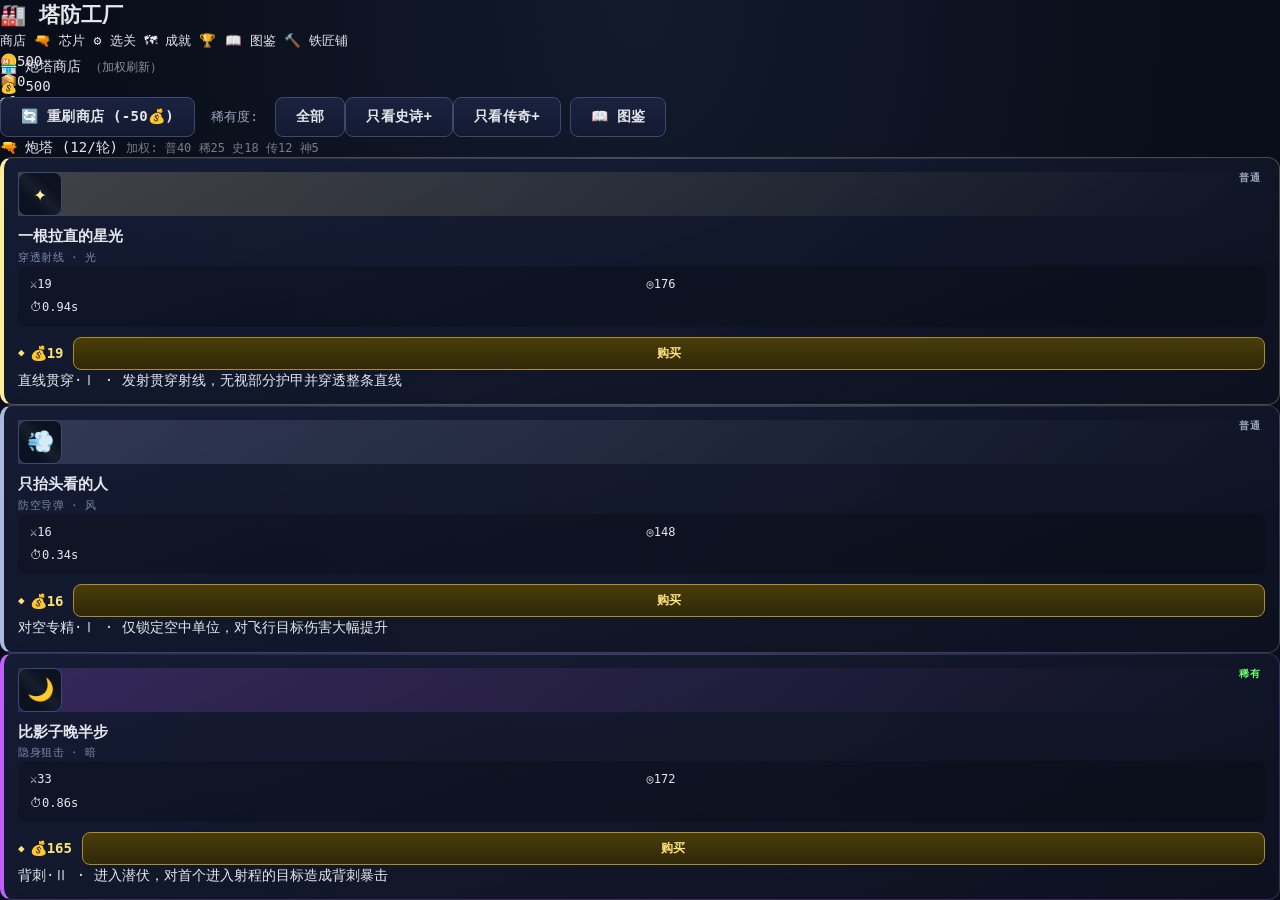
==== commit 1a934bca: "Add files via upload" ====
--- a/index.html
+++ b/index.html
@@ -1,9 +1,10 @@
-<!DOCTYPE html>
+﻿<!DOCTYPE html>
 <html lang="zh-CN">
 <head>
 <meta charset="UTF-8" />
 <meta name="viewport" content="width=device-width, initial-scale=1.0" />
 <title>🏭 塔防工厂</title>
+<link rel='icon' type='image/jpeg' href='[data-uri]' />
 <link rel="stylesheet" href="css/style.css" />
 </head>
 <body>
